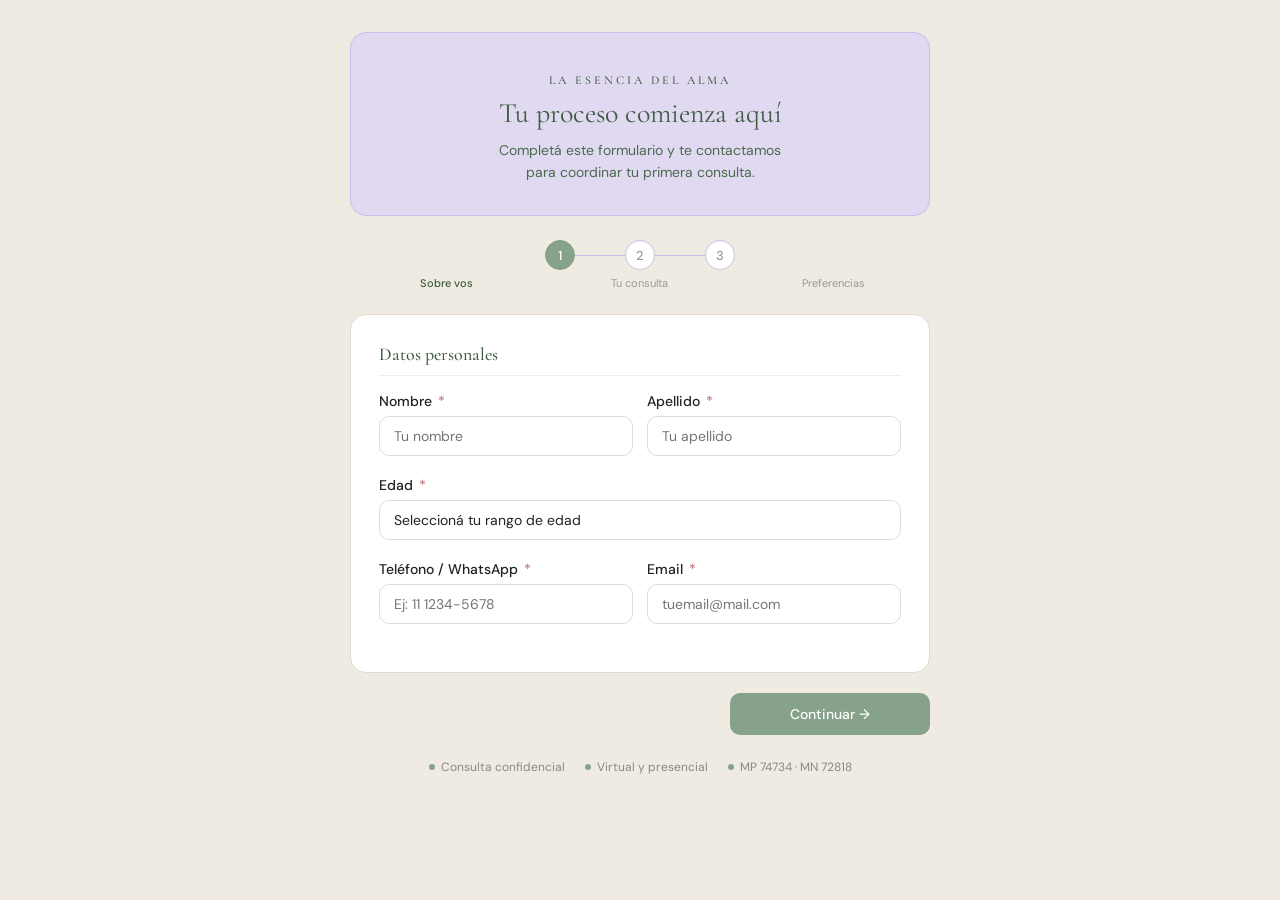
==== formulario.html @ cfedbe9c "Update formulario.html" ====
<!DOCTYPE html>
<html lang="es">
<head>
  <meta charset="UTF-8"/>
  <meta name="viewport" content="width=device-width, initial-scale=1.0"/>
  <title>La Esencia del Alma — Formulario de Consulta</title>
  <link href="https://fonts.googleapis.com/css2?family=Cormorant+Garamond:ital,wght@0,500;1,400&family=DM+Sans:wght@400;500&display=swap" rel="stylesheet"/>
  <style>
    *, *::before, *::after { box-sizing: border-box; margin: 0; padding: 0; }

    body {
      font-family: 'DM Sans', sans-serif;
      background: #EFEBE2;
      min-height: 100vh;
      display: flex;
      align-items: flex-start;
      justify-content: center;
      padding: 2rem 1rem 4rem;
    }

    .wrap {
      width: 100%;
      max-width: 580px;
    }

    /* HEADER */
    .eda-header {
      text-align: center;
      padding: 2.5rem 2rem 2rem;
      background: #E0D9F1;
      border-radius: 16px;
      margin-bottom: 1.5rem;
      border: 0.5px solid #c9c0e8;
    }
    .logo-text {
      font-family: 'Cormorant Garamond', serif;
      font-size: 12px;
      letter-spacing: 3px;
      color: #3d5c40;
      text-transform: uppercase;
      font-weight: 500;
      margin-bottom: 10px;
    }
    .eda-header h1 {
      font-family: 'Cormorant Garamond', serif;
      font-size: 28px;
      font-weight: 400;
      color: #3d5c40;
      margin-bottom: 8px;
      line-height: 1.2;
    }
    .eda-header p {
      font-size: 14px;
      color: #4a6b4d;
      line-height: 1.6;
    }

    /* STEPS */
    .step-row {
      display: flex;
      align-items: center;
      justify-content: center;
      margin-bottom: 6px;
    }
    .step-dot {
      width: 30px; height: 30px;
      border-radius: 50%;
      display: flex; align-items: center; justify-content: center;
      font-size: 13px; font-weight: 500;
      border: 1.5px solid #c9c0e8;
      background: #fff; color: #999;
      transition: all 0.3s;
    }
    .step-dot.active { background: #87A28A; border-color: #87A28A; color: #fff; }
    .step-dot.done { background: #E0D9F1; border-color: #c9c0e8; color: #3d5c40; }
    .step-line { width: 50px; height: 1.5px; background: #c9c0e8; }
    .step-labels {
      display: flex; justify-content: space-around;
      margin-bottom: 1.5rem;
    }
    .step-labels span { font-size: 11px; color: #999; text-align: center; width: 90px; }
    .step-labels span.albl { color: #3d5c40; font-weight: 500; }

    /* CARDS */
    .card {
      background: #fff;
      border: 0.5px solid #e0dbd0;
      border-radius: 16px;
      padding: 1.75rem;
      margin-bottom: 1rem;
    }
    .card h3 {
      font-family: 'Cormorant Garamond', serif;
      font-size: 18px;
      font-weight: 500;
      color: #3d5c40;
      margin-bottom: 1rem;
      padding-bottom: 10px;
      border-bottom: 0.5px solid #eee;
    }

    /* FIELDS */
    .field { margin-bottom: 1.25rem; }
    .field:last-child { margin-bottom: 0; }
    .field label { display: block; font-size: 14px; color: #222; margin-bottom: 6px; font-weight: 500; }
    .field .sublabel { font-size: 12px; color: #888; margin-top: -2px; margin-bottom: 8px; line-height: 1.4; }
    .field label .req { color: #c0777b; margin-left: 2px; }
    .field input, .field select, .field textarea {
      width: 100%; font-size: 14px;
      border: 1px solid #ddd; border-radius: 10px;
      padding: 10px 14px;
      background: #fff; color: #222;
      font-family: 'DM Sans', sans-serif;
      transition: border-color 0.2s;
      appearance: none;
    }
    .field input:focus, .field select:focus, .field textarea:focus {
      outline: none; border-color: #87A28A;
      box-shadow: 0 0 0 3px rgba(135,162,138,0.12);
    }
    .field textarea { resize: vertical; min-height: 80px; line-height: 1.5; }
    .two-col { display: grid; grid-template-columns: 1fr 1fr; gap: 14px; }

    /* CHIPS */
    .chips { display: flex; flex-wrap: wrap; gap: 8px; }
    .chip {
      padding: 7px 16px; border-radius: 22px;
      border: 1px solid #d4cee8;
      background: #fff; font-size: 13px; color: #444;
      cursor: pointer; transition: all 0.18s;
      user-select: none; font-family: 'DM Sans', sans-serif;
    }
    .chip:hover { border-color: #87A28A; color: #3d5c40; background: #f2f6f2; }
    .chip.sel { background: #E0D9F1; border-color: #b0a5dc; color: #3d5c40; font-weight: 500; }

    /* AREA CARDS */
    .area-card {
      border: 1px solid #e0dbd0; border-radius: 12px;
      padding: 14px 16px; cursor: pointer;
      transition: all 0.2s; background: #fff;
      margin-bottom: 8px;
      display: flex; align-items: flex-start; gap: 12px;
    }
    .area-card:hover { border-color: #87A28A; background: #f7faf7; }
    .area-card.sel { border-color: #87A28A; background: #eef4ef; }
    .area-icon {
      width: 38px; height: 38px; border-radius: 50%;
      display: flex; align-items: center; justify-content: center;
      font-size: 18px; flex-shrink: 0; background: #E0D9F1;
      transition: background 0.2s;
    }
    .area-card.sel .area-icon { background: #87A28A; }
    .area-info { flex: 1; }
    .area-title { font-size: 14px; font-weight: 500; color: #222; margin-bottom: 3px; }
    .area-sub { font-size: 12px; color: #777; line-height: 1.4; }
    .area-check {
      width: 20px; height: 20px; border-radius: 50%;
      border: 1.5px solid #ccc; flex-shrink: 0; margin-top: 2px;
      transition: all 0.2s; display: flex; align-items: center; justify-content: center;
    }
    .area-card.sel .area-check { background: #87A28A; border-color: #87A28A; }
    .check-inner { width: 9px; height: 9px; border-radius: 50%; background: #fff; display: none; }
    .area-card.sel .check-inner { display: block; }

    /* FOLLOWUP */
    .followup-wrap { margin-top: 1.5rem; padding-top: 1.25rem; border-top: 0.5px solid #eee; }
    .followup-wrap > p { font-size: 13px; font-weight: 500; color: #3d5c40; margin-bottom: 12px; }
    .followup-block {
      background: #f7faf7; border: 0.5px solid #c5d9c6;
      border-radius: 12px; padding: 1.1rem 1.1rem; margin-bottom: 10px;
    }
    .followup-block .area-tag {
      display: inline-block; font-size: 11px; font-weight: 500;
      color: #3d5c40; background: #E0D9F1; border-radius: 12px;
      padding: 3px 12px; margin-bottom: 14px; letter-spacing: 0.5px;
    }
    .fq-item { margin-bottom: 16px; }
    .fq-item:last-child { margin-bottom: 0; }
    .fq-item .fq-label {
      font-size: 14px; font-weight: 500; color: #222;
      margin-bottom: 8px; line-height: 1.4; display: block;
    }

    /* NAV */
    .nav { display: flex; justify-content: space-between; align-items: center; margin-top: 1.25rem; }
    .btn-back {
      font-size: 14px; color: #888; background: none;
      border: none; cursor: pointer; padding: 8px 0;
      font-family: 'DM Sans', sans-serif;
    }
    .btn-back:hover { color: #222; }
    .btn-next {
      flex: 1; max-width: 200px; padding: 12px 24px;
      border-radius: 10px; border: none;
      background: #87A28A; color: #fff;
      font-size: 14px; font-weight: 500; cursor: pointer;
      font-family: 'DM Sans', sans-serif;
      transition: background 0.2s;
    }
    .btn-next:hover { background: #5a7a5d; }

    /* TRUST */
    .trust { display: flex; gap: 20px; justify-content: center; flex-wrap: wrap; margin-top: 1.5rem; }
    .tbadge { font-size: 12px; color: #888; display: flex; align-items: center; gap: 6px; }
    .tdot { width: 6px; height: 6px; border-radius: 50%; background: #87A28A; flex-shrink: 0; }

    /* SUCCESS */
    .success-wrap {
      text-align: center; padding: 3.5rem 2rem;
      background: #fff; border: 0.5px solid #e0dbd0; border-radius: 16px;
    }
    .success-circle {
      width: 68px; height: 68px; border-radius: 50%;
      background: #E0D9F1; margin: 0 auto 1.5rem;
      display: flex; align-items: center; justify-content: center;
    }
    .success-wrap h2 {
      font-family: 'Cormorant Garamond', serif;
      font-size: 26px; font-weight: 400; color: #3d5c40; margin-bottom: 10px;
    }
    .success-wrap p { font-size: 14px; color: #666; line-height: 1.7; }

    .hidden { display: none !important; }

    @media (max-width: 480px) {
      .two-col { grid-template-columns: 1fr; }
      body { padding: 1rem 0.75rem 3rem; }
    }
  </style>
</head>
<body>
<div class="wrap">

  <div class="eda-header">
    <div class="logo-text">La Esencia del Alma</div>
    <h1>Tu proceso comienza aquí</h1>
    <p>Completá este formulario y te contactamos<br>para coordinar tu primera consulta.</p>
  </div>

  <div class="step-row" id="stepRow">
    <div class="step-dot active" id="sd1">1</div>
    <div class="step-line"></div>
    <div class="step-dot" id="sd2">2</div>
    <div class="step-line"></div>
    <div class="step-dot" id="sd3">3</div>
  </div>
  <div class="step-labels" id="stepLabels">
    <span class="albl" id="sl1">Sobre vos</span>
    <span id="sl2">Tu consulta</span>
    <span id="sl3">Preferencias</span>
  </div>

  <!-- PASO 1 -->
  <div id="step1">
    <div class="card">
      <h3>Datos personales</h3>
      <div class="two-col">
        <div class="field"><label>Nombre <span class="req">*</span></label><input type="text" placeholder="Tu nombre"/></div>
        <div class="field"><label>Apellido <span class="req">*</span></label><input type="text" placeholder="Tu apellido"/></div>
      </div>
      <div class="field">
        <label>Edad <span class="req">*</span></label>
        <select>
          <option value="">Seleccioná tu rango de edad</option>
          <option>Menor de 12 años (consulta a cargo de un adulto)</option>
          <option>12 - 17 años (adolescente)</option>
          <option>18 - 25 años</option>
          <option>26 - 35 años</option>
          <option>36 - 50 años</option>
          <option>Más de 50 años</option>
        </select>
      </div>
      <div class="two-col">
        <div class="field"><label>Teléfono / WhatsApp <span class="req">*</span></label><input type="tel" placeholder="Ej: 11 1234-5678"/></div>
        <div class="field"><label>Email <span class="req">*</span></label><input type="email" placeholder="tuemail@mail.com"/></div>
      </div>
    </div>
    <div class="nav"><div></div><button class="btn-next" onclick="goTo(2)">Continuar →</button></div>
  </div>

  <!-- PASO 2 -->
  <div id="step2" class="hidden">
    <div class="card">
      <h3>¿En qué sentís que necesitás ayuda?</h3>
      <p style="font-size:13px;color:#777;margin:0 0 1rem;line-height:1.5;">Podés elegir una o varias áreas. A partir de tu selección te haremos algunas preguntas para conocerte mejor.</p>

      <div id="areasList">
        <div class="area-card" onclick="toggleArea(this,'emocional')">
          <div class="area-icon">🌀</div>
          <div class="area-info"><div class="area-title">Bienestar emocional</div><div class="area-sub">Ansiedad, tristeza, miedos, bloqueos, emociones difíciles de manejar</div></div>
          <div class="area-check"><div class="check-inner"></div></div>
        </div>
        <div class="area-card" onclick="toggleArea(this,'laboral')">
          <div class="area-icon">💼</div>
          <div class="area-info"><div class="area-title">Área laboral / académica</div><div class="area-sub">Estrés en el trabajo o estudio, rendimiento, motivación, burnout</div></div>
          <div class="area-check"><div class="check-inner"></div></div>
        </div>
        <div class="area-card" onclick="toggleArea(this,'vinculos')">
          <div class="area-icon">🤝</div>
          <div class="area-info"><div class="area-title">Vínculos / relaciones sociales</div><div class="area-sub">Pareja, familia, amistades, límites, conflictos relacionales</div></div>
          <div class="area-check"><div class="check-inner"></div></div>
        </div>
        <div class="area-card" onclick="toggleArea(this,'bienestar')">
          <div class="area-icon">🌿</div>
          <div class="area-info"><div class="area-title">Bienestar físico / desarrollo personal</div><div class="area-sub">Hábitos, cuerpo, autoestima, crecimiento personal, mente y cuerpo</div></div>
          <div class="area-check"><div class="check-inner"></div></div>
        </div>
        <div class="area-card" onclick="toggleArea(this,'vocacional')">
          <div class="area-icon">🧭</div>
          <div class="area-info"><div class="area-title">Orientación vocacional / proyectos de vida</div><div class="area-sub">Decisiones de carrera, propósito, qué estudiar, hacia dónde ir</div></div>
          <div class="area-check"><div class="check-inner"></div></div>
        </div>
        <div class="area-card" onclick="toggleArea(this,'crisis')">
          <div class="area-icon">🌊</div>
          <div class="area-info"><div class="area-title">Momentos de crisis o cambios vitales</div><div class="area-sub">Duelo, separación, cambio de trabajo, maternidad/paternidad, transiciones</div></div>
          <div class="area-check"><div class="check-inner"></div></div>
        </div>
      </div>

      <div class="field" style="margin-top:1.25rem;">
        <label>¿Querés agregar algo más? (opcional)</label>
        <div class="sublabel">Podés escribir con tus propias palabras qué estás viviendo. Todo lo que compartás es confidencial.</div>
        <textarea placeholder="Escribí acá..."></textarea>
      </div>

      <div id="followupWrap" class="followup-wrap hidden">
        <p>Un poco más sobre lo que elegiste:</p>
        <div id="followupBlocks"></div>
      </div>
    </div>
    <div class="nav">
      <button class="btn-back" onclick="goTo(1)">← Atrás</button>
      <button class="btn-next" onclick="goTo(3)">Continuar →</button>
    </div>
  </div>

  <!-- PASO 3 -->
  <div id="step3" class="hidden">
    <div class="card">
      <h3>Preferencias de atención</h3>

      <div class="field">
        <label>¿Qué plan te interesa? <span class="req">*</span></label>
        <div class="sublabel">Podés cambiarlo más adelante si no estás seguro/a todavía.</div>
        <div class="chips">
          <div class="chip" onclick="single(this,'plan')" data-plan="sesion">Por sesión</div>
          <div class="chip" onclick="single(this,'plan')" data-plan="mensual">Plan mensual</div>
          <div class="chip" onclick="single(this,'plan')" data-plan="osmecon">OSMECON</div>
        </div>
      </div>

      <div class="field">
        <label>¿Cómo preferís que sea la consulta? <span class="req">*</span></label>
        <div class="sublabel">Elegí la modalidad que más se adapta a vos.</div>
        <div class="chips">
          <div class="chip" onclick="single(this,'mod')">Virtual (videollamada)</div>
          <div class="chip" onclick="single(this,'mod')">Presencial (Adrogué)</div>
          <div class="chip" onclick="single(this,'mod')">Me es indistinto</div>
        </div>
      </div>
      <div class="field">
        <label>¿En qué horario preferís que te contactemos?</label>
        <div class="sublabel">Podés elegir más de uno.</div>
        <div class="chips">
          <div class="chip" onclick="this.classList.toggle('sel')">Mañana (8 a 12h)</div>
          <div class="chip" onclick="this.classList.toggle('sel')">Mediodía (12 a 15h)</div>
          <div class="chip" onclick="this.classList.toggle('sel')">Tarde (15 a 19h)</div>
          <div class="chip" onclick="this.classList.toggle('sel')">Noche (19 a 21h)</div>
        </div>
      </div>
      <div class="field">
        <label>¿Por qué medio preferís que te contactemos? <span class="req">*</span></label>
        <div class="sublabel">Elegí el canal que uses más.</div>
        <div class="chips">
          <div class="chip" onclick="single(this,'ctc')">WhatsApp</div>
          <div class="chip" onclick="single(this,'ctc')">Email</div>
          <div class="chip" onclick="single(this,'ctc')">Cualquiera está bien</div>
        </div>
      </div>
      <div class="field">
        <label>¿Cómo nos conociste?</label>
        <div class="sublabel">Nos ayuda a saber cómo llegan hasta acá.</div>
        <div class="chips">
          <div class="chip" onclick="single(this,'canal')">Instagram</div>
          <div class="chip" onclick="single(this,'canal')">TikTok</div>
          <div class="chip" onclick="single(this,'canal')">Me lo recomendaron</div>
          <div class="chip" onclick="single(this,'canal')">Google</div>
          <div class="chip" onclick="single(this,'canal')">Otro</div>
        </div>
      </div>
    </div>

    <div class="card" style="background:#f9f4ff;border-color:#c9c0e8;">
      <p style="font-size:12px;color:#666;line-height:1.6;">Al enviar este formulario aceptás que La Esencia del Alma utilice tus datos únicamente para contactarte y coordinar tu proceso. Tu información es confidencial.</p>
    </div>

    <div class="nav">
      <button class="btn-back" onclick="goTo(2)">← Atrás</button>
      <button class="btn-next" onclick="enviar()">Enviar consulta →</button>
    </div>
  </div>

  <!-- ÉXITO -->
  <div id="stepSuccess" class="hidden">
    <div class="success-wrap">
      <div class="success-circle">
        <svg viewBox="0 0 28 28" fill="none" width="30" height="30">
          <circle cx="14" cy="14" r="13" stroke="#87A28A" stroke-width="1.5"/>
          <path d="M8 14.5l4 4 8-8" stroke="#87A28A" stroke-width="1.8" stroke-linecap="round" stroke-linejoin="round"/>
        </svg>
      </div>
      <h2>¡Tu consulta fue enviada!</h2>
      <p style="margin-bottom:1rem;">Gracias por dar este paso.<br>En menos de 48hs te vamos a contactar para coordinar tu primera consulta.<br><br>Recordá que tu proceso es único y merece un acompañamiento personalizado. 🌿</p>
      <p style="font-size:13px;color:#87A28A;margin-top:1rem;">@laesenciadel.alma</p>
    </div>
  </div>

  <div class="trust" id="trustBadges">
    <div class="tbadge"><div class="tdot"></div>Consulta confidencial</div>
    <div class="tbadge"><div class="tdot"></div>Virtual y presencial</div>
    <div class="tbadge"><div class="tdot"></div>MP 74734 · MN 72818</div>
  </div>

</div>

<script>
  let currentStep = 1;
  let selectedAreas = [];

  const areaData = {
    emocional: {
      label: "Bienestar emocional",
      questions: [
        { q: "¿Con qué frecuencia estas emociones afectan tu día a día?", opts: ["Casi todo el tiempo", "Varias veces por semana", "De vez en cuando", "En situaciones puntuales"] },
        { q: "¿Cuál de estas emociones es la que más te pesa últimamente?", opts: ["Ansiedad / preocupación", "Tristeza / vacío", "Enojo / irritabilidad", "Miedo / inseguridad", "No sé cómo nombrarlo"] },
        { q: "¿Sentís que esto afecta tus relaciones o tu vida cotidiana?", opts: ["Sí, mucho", "Algo", "Poco", "No estoy seguro/a"] }
      ]
    },
    laboral: {
      label: "Área laboral / académica",
      questions: [
        { q: "¿Cómo describirías tu situación actual?", opts: ["Estoy trabajando y me siento desbordado/a", "Estoy estudiando y me cuesta sostenerlo", "Estoy en transición o sin trabajo", "Mezcla de varias situaciones"] },
        { q: "¿Qué es lo que más te genera malestar en esta área?", opts: ["El estrés y la presión", "La falta de motivación", "Conflictos con otros", "Sensación de no avanzar"] },
        { q: "¿Esto te genera síntomas físicos o emocionales fuera del trabajo/estudio?", opts: ["Sí, claramente", "A veces", "Rara vez", "No sé si está relacionado"] }
      ]
    },
    vinculos: {
      label: "Vínculos / relaciones sociales",
      questions: [
        { q: "¿En qué tipo de vínculo sentís que necesitás más apoyo?", opts: ["Pareja o ex pareja", "Familia (padres, hermanos)", "Amistades", "En general, en todos mis vínculos"] },
        { q: "¿Cómo describirías tu dificultad principal?", opts: ["Me cuesta poner límites", "Tengo conflictos frecuentes", "Me siento solo/a aunque esté rodeado/a", "Patrones que se repiten"] },
        { q: "¿Hace cuánto está presente esta dificultad?", opts: ["Hace poco (meses)", "Desde hace años", "Siempre fue así", "Se intensificó recientemente"] }
      ]
    },
    bienestar: {
      label: "Bienestar físico / desarrollo personal",
      questions: [
        { q: "¿En qué aspecto sentís que querés trabajar?", opts: ["Mi autoestima y confianza", "Hábitos saludables (sueño, alimentación)", "Conexión mente-cuerpo", "Crecimiento y autoconocimiento"] },
        { q: "¿Cómo está tu relación con tu cuerpo actualmente?", opts: ["Con tensión o malestar físico frecuente", "Lo descuido bastante", "Quiero mejorarla pero no sé cómo", "Está bien pero quiero profundizar"] },
        { q: "¿Tenés alguna práctica de bienestar actualmente?", opts: ["Sí (deporte, meditación, etc.)", "Intento pero no logro sostenerlo", "No, me cuesta arrancar", "Estoy buscando herramientas nuevas"] }
      ]
    },
    vocacional: {
      label: "Orientación vocacional / proyectos de vida",
      questions: [
        { q: "¿En qué etapa de vida estás?", opts: ["Eligiendo qué estudiar", "En medio de una carrera con dudas", "Queriendo cambiar de rumbo profesional", "Pensando en un proyecto propio"] },
        { q: "¿Qué es lo que más te genera confusión?", opts: ["No sé qué me gusta realmente", "Sé qué quiero pero me da miedo", "Hay demasiadas opciones y me paralizo", "Siento presión externa (familia, entorno)"] },
        { q: "¿Cuánto tiempo llevas con esta inquietud?", opts: ["Hace poco (meses)", "Hace más de un año", "Siempre fue una duda", "Se intensificó ante un cambio reciente"] }
      ]
    },
    crisis: {
      label: "Momentos de crisis o cambios vitales",
      questions: [
        { q: "¿Qué tipo de situación estás atravesando?", opts: ["Pérdida o duelo", "Separación o ruptura", "Cambio laboral o de vida", "Maternidad / paternidad", "Otro cambio importante"] },
        { q: "¿Cómo estás manejando esta situación emocionalmente?", opts: ["Muy mal, me supera", "Con altibajos", "Más o menos, pero necesito apoyo", "Quiero estar mejor preparado/a"] },
        { q: "¿Tenés red de apoyo (familia, amigos) en este momento?", opts: ["Sí, pero igual necesito más", "Poca, me siento bastante solo/a", "No quiero cargar a otros con esto", "No tengo a nadie cercano"] }
      ]
    }
  };

  function toggleArea(el, area) {
    el.classList.toggle('sel');
    const idx = selectedAreas.indexOf(area);
    if (idx > -1) selectedAreas.splice(idx, 1);
    else selectedAreas.push(area);
    renderFollowup();
  }

  function renderFollowup() {
    const wrap = document.getElementById('followupWrap');
    const blocks = document.getElementById('followupBlocks');
    if (selectedAreas.length === 0) { wrap.classList.add('hidden'); return; }
    wrap.classList.remove('hidden');
    blocks.innerHTML = '';
    selectedAreas.forEach(area => {
      const data = areaData[area];
      const block = document.createElement('div');
      block.className = 'followup-block';
      let html = `<div class="area-tag">${data.label}</div>`;
      data.questions.forEach((q, qi) => {
        html += `<div class="fq-item">`;
        html += `<span class="fq-label">${q.q}</span>`;
        html += `<div class="chips">`;
        q.opts.forEach(opt => {
          html += `<div class="chip" onclick="single(this,'${area}-q${qi}')">${opt}</div>`;
        });
        html += `</div></div>`;
      });
      block.innerHTML = html;
      blocks.appendChild(block);
    });
  }

  function single(el, group) {
    el.closest('.chips').querySelectorAll('.chip').forEach(c => c.classList.remove('sel'));
    el.classList.add('sel');
  }

  function goTo(step) {
    document.getElementById('step' + currentStep).classList.add('hidden');
    document.getElementById('step' + step).classList.remove('hidden');
    ['sd1','sd2','sd3'].forEach((id, i) => {
      const dot = document.getElementById(id);
      const lbl = document.getElementById('sl'+(i+1));
      dot.classList.remove('active','done');
      lbl.classList.remove('albl');
      if (i+1 < step) dot.classList.add('done');
      else if (i+1 === step) { dot.classList.add('active'); lbl.classList.add('albl'); }
    });
    currentStep = step;
    window.scrollTo({ top: 0, behavior: 'smooth' });
  }

  function enviar() {
    document.getElementById('step3').classList.add('hidden');
    document.getElementById('stepSuccess').classList.remove('hidden');
    document.getElementById('stepRow').classList.add('hidden');
    document.getElementById('stepLabels').classList.add('hidden');
    document.getElementById('trustBadges').classList.add('hidden');
    window.scrollTo({ top: 0, behavior: 'smooth' });
  }
</script>
</body>
</html>
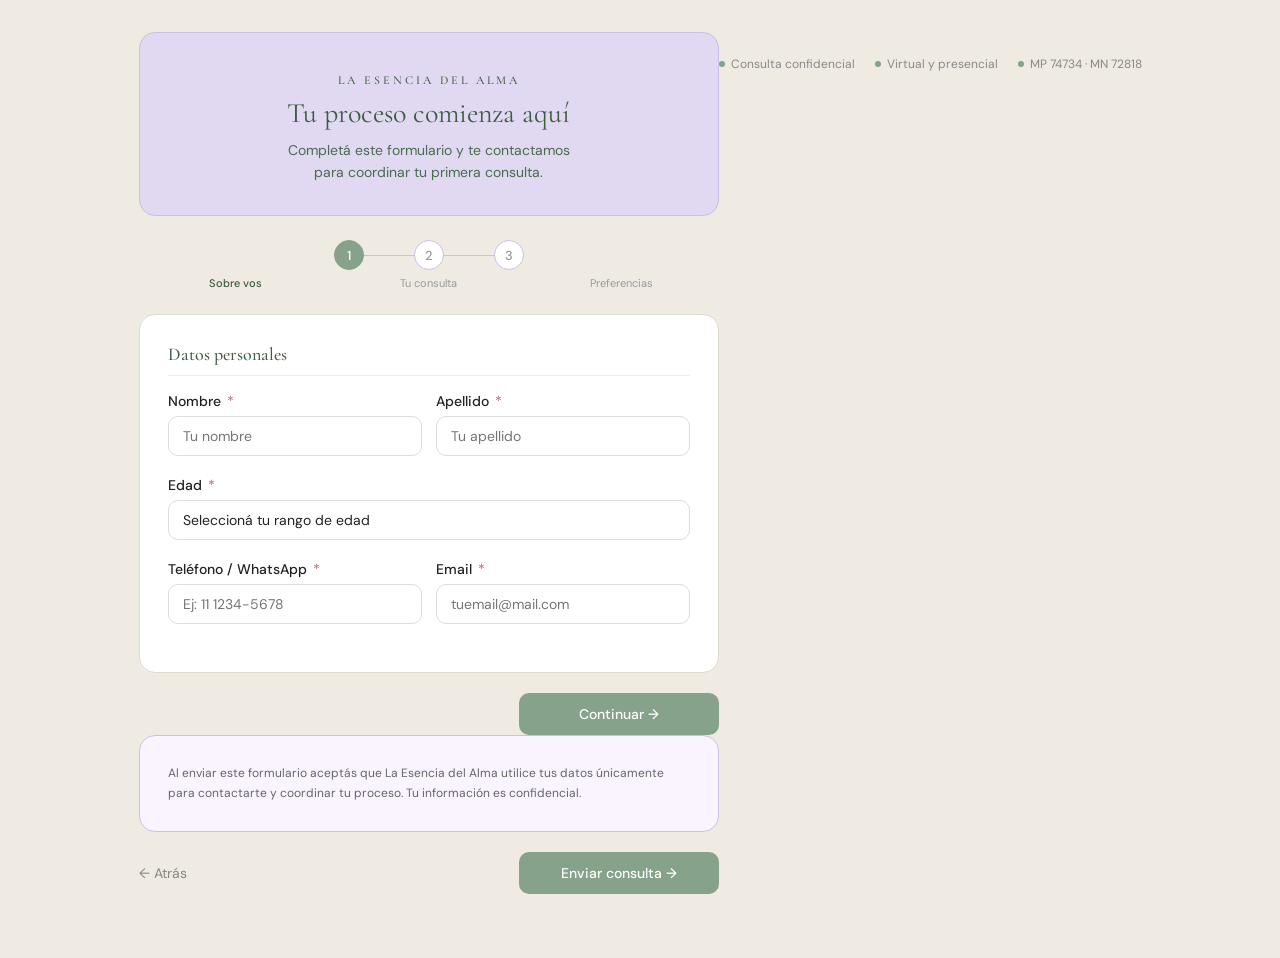
==== commit 4f0b6e33: "Update formulario.html" ====
--- a/formulario.html
+++ b/formulario.html
@@ -1,4 +1,3 @@
-
 <!DOCTYPE html>
 <html lang="es">
 <head>
@@ -221,6 +220,38 @@
     }
     .success-wrap p { font-size: 14px; color: #666; line-height: 1.7; }
 
+
+    /* ERRORES */
+    .form-alert {
+      display: none;
+      background: #fff4f4;
+      border: 1px solid #e8b8b8;
+      color: #8a3d3d;
+      border-radius: 12px;
+      padding: 12px 14px;
+      margin-bottom: 1rem;
+      font-size: 13px;
+      line-height: 1.5;
+    }
+    .form-alert.show { display: block; }
+    .field.has-error .chips,
+    .field.has-error input,
+    .field.has-error select,
+    .field.has-error textarea,
+    .area-error {
+      border-color: #c0777b !important;
+      box-shadow: 0 0 0 3px rgba(192, 119, 123, 0.12);
+      border-radius: 12px;
+    }
+    .hidden-mail-field {
+      position: absolute;
+      left: -9999px;
+      width: 1px;
+      height: 1px;
+      opacity: 0;
+      pointer-events: none;
+    }
+
     .hidden { display: none !important; }
 
     @media (max-width: 480px) {
@@ -231,6 +262,16 @@
 </head>
 <body>
 <div class="wrap">
+  <form id="consultaForm" action="https://formspree.io/f/mlgkqjpz" method="POST">
+    <input type="hidden" name="_subject" value="Nueva consulta desde La Esencia del Alma">
+    <input type="hidden" name="_replyto" id="inputReplyTo">
+    <input type="hidden" name="Áreas de consulta" id="inputAreas">
+    <textarea name="Detalle de la consulta" id="inputFollowups" class="hidden-mail-field" tabindex="-1" aria-hidden="true"></textarea>
+    <input type="hidden" name="Plan de interés" id="inputPlan">
+    <input type="hidden" name="Modalidad preferida" id="inputModalidad">
+    <input type="hidden" name="Horario preferido" id="inputHorario">
+    <input type="hidden" name="Medio de contacto preferido" id="inputContacto">
+    <input type="hidden" name="Cómo nos conoció" id="inputCanal">
 
   <div class="eda-header">
     <div class="logo-text">La Esencia del Alma</div>
@@ -253,15 +294,16 @@
 
   <!-- PASO 1 -->
   <div id="step1">
+    <div id="step1Error" class="form-alert" aria-live="polite"></div>
     <div class="card">
       <h3>Datos personales</h3>
       <div class="two-col">
-        <div class="field"><label>Nombre <span class="req">*</span></label><input type="text" placeholder="Tu nombre"/></div>
-        <div class="field"><label>Apellido <span class="req">*</span></label><input type="text" placeholder="Tu apellido"/></div>
+        <div class="field"><label>Nombre <span class="req">*</span></label><input type="text" name="Nombre" placeholder="Tu nombre" required/></div>
+        <div class="field"><label>Apellido <span class="req">*</span></label><input type="text" name="Apellido" placeholder="Tu apellido" required/></div>
       </div>
       <div class="field">
         <label>Edad <span class="req">*</span></label>
-        <select>
+        <select name="Edad" required>
           <option value="">Seleccioná tu rango de edad</option>
           <option>Menor de 12 años (consulta a cargo de un adulto)</option>
           <option>12 - 17 años (adolescente)</option>
@@ -272,15 +314,16 @@
         </select>
       </div>
       <div class="two-col">
-        <div class="field"><label>Teléfono / WhatsApp <span class="req">*</span></label><input type="tel" placeholder="Ej: 11 1234-5678"/></div>
-        <div class="field"><label>Email <span class="req">*</span></label><input type="email" placeholder="tuemail@mail.com"/></div>
+        <div class="field"><label>Teléfono / WhatsApp <span class="req">*</span></label><input type="tel" name="Teléfono / WhatsApp" placeholder="Ej: 11 1234-5678" required/></div>
+        <div class="field"><label>Email <span class="req">*</span></label><input type="email" name="Email" id="inputEmail" placeholder="tuemail@mail.com" required/></div>
       </div>
     </div>
-    <div class="nav"><div></div><button class="btn-next" onclick="goTo(2)">Continuar →</button></div>
+    <div class="nav"><div></div><button type="button" class="btn-next" onclick="validateStep1AndGo()">Continuar →</button></div>
   </div>
 
   <!-- PASO 2 -->
   <div id="step2" class="hidden">
+    <div id="step2Error" class="form-alert" aria-live="polite"></div>
     <div class="card">
       <h3>¿En qué sentís que necesitás ayuda?</h3>
       <p style="font-size:13px;color:#777;margin:0 0 1rem;line-height:1.5;">Podés elegir una o varias áreas. A partir de tu selección te haremos algunas preguntas para conocerte mejor.</p>
@@ -321,7 +364,7 @@
       <div class="field" style="margin-top:1.25rem;">
         <label>¿Querés agregar algo más? (opcional)</label>
         <div class="sublabel">Podés escribir con tus propias palabras qué estás viviendo. Todo lo que compartás es confidencial.</div>
-        <textarea placeholder="Escribí acá..."></textarea>
+        <textarea name="Mensaje adicional" placeholder="Escribí acá..."></textarea>
       </div>
 
       <div id="followupWrap" class="followup-wrap hidden">
@@ -330,13 +373,14 @@
       </div>
     </div>
     <div class="nav">
-      <button class="btn-back" onclick="goTo(1)">← Atrás</button>
-      <button class="btn-next" onclick="goTo(3)">Continuar →</button>
+      <button type="button" class="btn-back" onclick="goTo(1)">← Atrás</button>
+      <button type="button" class="btn-next" onclick="validateStep2AndGo()">Continuar →</button>
     </div>
   </div>
 
   <!-- PASO 3 -->
   <div id="step3" class="hidden">
+    <div id="step3Error" class="form-alert" aria-live="polite"></div>
     <div class="card">
       <h3>Preferencias de atención</h3>
 
@@ -350,23 +394,16 @@
         </div>
       </div>
 
-      <div class="field">
-        <label>¿Cómo preferís que sea la consulta? <span class="req">*</span></label>
-        <div class="sublabel">Elegí la modalidad que más se adapta a vos.</div>
-        <div class="chips">
-          <div class="chip" onclick="single(this,'mod')">Virtual (videollamada)</div>
-          <div class="chip" onclick="single(this,'mod')">Presencial (Adrogué)</div>
-          <div class="chip" onclick="single(this,'mod')">Me es indistinto</div>
-        </div>
+     
       </div>
       <div class="field">
         <label>¿En qué horario preferís que te contactemos?</label>
         <div class="sublabel">Podés elegir más de uno.</div>
         <div class="chips">
-          <div class="chip" onclick="this.classList.toggle('sel')">Mañana (8 a 12h)</div>
-          <div class="chip" onclick="this.classList.toggle('sel')">Mediodía (12 a 15h)</div>
-          <div class="chip" onclick="this.classList.toggle('sel')">Tarde (15 a 19h)</div>
-          <div class="chip" onclick="this.classList.toggle('sel')">Noche (19 a 21h)</div>
+          <div class="chip horario-chip" onclick="toggleHorario(this)">Mañana (8 a 12h)</div>
+          <div class="chip horario-chip" onclick="toggleHorario(this)">Mediodía (12 a 15h)</div>
+          <div class="chip horario-chip" onclick="toggleHorario(this)">Tarde (15 a 19h)</div>
+          <div class="chip horario-chip" onclick="toggleHorario(this)">Noche (19 a 21h)</div>
         </div>
       </div>
       <div class="field">
@@ -396,8 +433,8 @@
     </div>
 
     <div class="nav">
-      <button class="btn-back" onclick="goTo(2)">← Atrás</button>
-      <button class="btn-next" onclick="enviar()">Enviar consulta →</button>
+      <button type="button" class="btn-back" onclick="goTo(2)">← Atrás</button>
+      <button class="btn-next" type="submit">Enviar consulta →</button>
     </div>
   </div>
 
@@ -422,6 +459,7 @@
     <div class="tbadge"><div class="tdot"></div>MP 74734 · MN 72818</div>
   </div>
 
+  </form>
 </div>
 
 <script>
@@ -482,9 +520,16 @@
   function toggleArea(el, area) {
     el.classList.toggle('sel');
     const idx = selectedAreas.indexOf(area);
+
     if (idx > -1) selectedAreas.splice(idx, 1);
     else selectedAreas.push(area);
+
+    document.getElementById('inputAreas').value = selectedAreas
+      .map(area => areaData[area].label)
+      .join(', ');
+
     renderFollowup();
+    updateFollowups();
   }
 
   function renderFollowup() {
@@ -515,6 +560,262 @@
   function single(el, group) {
     el.closest('.chips').querySelectorAll('.chip').forEach(c => c.classList.remove('sel'));
     el.classList.add('sel');
+
+    if (group === 'plan') {
+      document.getElementById('inputPlan').value = el.textContent.trim();
+    }
+
+    if (group === 'mod') {
+      document.getElementById('inputModalidad').value = el.textContent.trim();
+    }
+
+    if (group === 'ctc') {
+      document.getElementById('inputContacto').value = el.textContent.trim();
+    }
+
+    if (group === 'canal') {
+      document.getElementById('inputCanal').value = el.textContent.trim();
+    }
+
+    updateFollowups();
+  }
+
+  function toggleHorario(el) {
+    el.classList.toggle('sel');
+
+    const horarios = Array.from(document.querySelectorAll('.horario-chip.sel'))
+      .map(chip => chip.textContent.trim())
+      .join(', ');
+
+    document.getElementById('inputHorario').value = horarios;
+  }
+
+  function updateFollowups() {
+    const titulosCortos = {
+      emocional: ['Frecuencia', 'Emoción principal', 'Impacto cotidiano'],
+      laboral: ['Situación actual', 'Principal malestar', 'Síntomas fuera del trabajo/estudio'],
+      vinculos: ['Tipo de vínculo', 'Dificultad principal', 'Tiempo presente'],
+      bienestar: ['Aspecto a trabajar', 'Relación con el cuerpo', 'Prácticas actuales'],
+      vocacional: ['Etapa actual', 'Principal confusión', 'Tiempo con esta inquietud'],
+      crisis: ['Situación actual', 'Manejo emocional', 'Red de apoyo']
+    };
+
+    const bloques = [];
+
+    selectedAreas.forEach(area => {
+      const data = areaData[area];
+      const lineas = [];
+
+      data.questions.forEach((question, index) => {
+        const selected = document.querySelector(`.chip.sel[onclick*="${area}-q${index}"]`);
+
+        if (selected) {
+          const titulo = titulosCortos[area]?.[index] || question.q;
+          lineas.push(`- ${titulo}: ${selected.textContent.trim()}`);
+        }
+      });
+
+      if (lineas.length > 0) {
+        bloques.push(`${data.label}:
+${lineas.join('\n')}`);
+      }
+    });
+
+    document.getElementById('inputFollowups').value = bloques.join('\n\n');
+  }
+
+  function clearErrors() {
+    document.querySelectorAll('.form-alert').forEach(alertBox => {
+      alertBox.classList.remove('show');
+      alertBox.textContent = '';
+    });
+
+    document.querySelectorAll('.field.has-error').forEach(field => field.classList.remove('has-error'));
+    document.getElementById('areasList')?.classList.remove('area-error');
+  }
+
+  function showError(step, message, target = null) {
+    goTo(step);
+
+    setTimeout(() => {
+      const alertBox = document.getElementById(`step${step}Error`);
+      if (alertBox) {
+        alertBox.textContent = message;
+        alertBox.classList.add('show');
+      }
+
+      if (target) {
+        target.classList.add('has-error');
+        target.scrollIntoView({ behavior: 'smooth', block: 'center' });
+      } else if (alertBox) {
+        alertBox.scrollIntoView({ behavior: 'smooth', block: 'center' });
+      }
+    }, 80);
+  }
+
+  function getFieldLabel(field) {
+    const wrapper = field.closest('.field');
+    const label = wrapper?.querySelector('label')?.textContent.replace('*', '').trim();
+    return label || 'este campo';
+  }
+
+  function validateStep1() {
+    clearErrors();
+
+    const requiredFields = document.querySelectorAll('#step1 input[required], #step1 select[required], #step1 textarea[required]');
+
+    for (const field of requiredFields) {
+      if (!field.checkValidity()) {
+        const fieldName = getFieldLabel(field);
+        const wrapper = field.closest('.field');
+
+        showError(1, `Te falta completar: ${fieldName}.`, wrapper);
+
+        setTimeout(() => {
+          field.focus();
+          field.reportValidity();
+        }, 160);
+
+        return false;
+      }
+    }
+
+    return true;
+  }
+
+  function validateStep2() {
+    clearErrors();
+
+    if (selectedAreas.length === 0) {
+      document.getElementById('areasList')?.classList.add('area-error');
+      showError(2, 'Te falta seleccionar al menos un área de consulta.');
+      return false;
+    }
+
+    for (const area of selectedAreas) {
+      const data = areaData[area];
+
+      for (let i = 0; i < data.questions.length; i++) {
+        const selected = document.querySelector(`.chip.sel[onclick*="${area}-q${i}"]`);
+
+        if (!selected) {
+          const block = Array.from(document.querySelectorAll('.followup-block'))
+            .find(block => block.querySelector('.area-tag')?.textContent.trim() === data.label);
+
+          showError(2, `Te falta responder una pregunta en: ${data.label}.`, block || null);
+          return false;
+        }
+      }
+    }
+
+    updateFollowups();
+    return true;
+  }
+
+  function validateStep3() {
+    clearErrors();
+
+    const plan = document.getElementById('inputPlan').value.trim();
+    const modalidad = document.getElementById('inputModalidad').value.trim();
+    const contacto = document.getElementById('inputContacto').value.trim();
+
+    if (!plan) {
+      const field = document.querySelector('#step3 .field:nth-of-type(1)');
+      showError(3, 'Te falta seleccionar qué plan te interesa.', field);
+      return false;
+    }
+
+    if (!modalidad) {
+      const field = document.querySelector('#step3 .field:nth-of-type(2)');
+      showError(3, 'Te falta seleccionar la modalidad de consulta.', field);
+      return false;
+    }
+
+    if (!contacto) {
+      const field = document.querySelector('#step3 .field:nth-of-type(4)');
+      showError(3, 'Te falta seleccionar el medio de contacto preferido.', field);
+      return false;
+    }
+
+    return true;
+  }
+
+  function validateStep1AndGo() {
+    if (validateStep1()) {
+      clearErrors();
+      goTo(2);
+    }
+  }
+
+  function validateStep2AndGo() {
+    if (validateStep2()) {
+      clearErrors();
+      goTo(3);
+    }
+  }
+
+  function validateAll() {
+    return validateStep1() && validateStep2() && validateStep3();
+  }
+
+  function buildFormData() {
+    updateFollowups();
+
+    const formData = new FormData();
+
+    const nombre = document.querySelector('input[name="Nombre"]').value.trim();
+    const apellido = document.querySelector('input[name="Apellido"]').value.trim();
+    const edad = document.querySelector('select[name="Edad"]').value.trim();
+    const telefono = document.querySelector('input[name="Teléfono / WhatsApp"]').value.trim();
+    const emailPaciente = document.getElementById('inputEmail').value.trim();
+
+    const areas = document.getElementById('inputAreas').value.trim();
+    const detalle = document.getElementById('inputFollowups').value.trim();
+    const mensaje = document.querySelector('textarea[name="Mensaje adicional"]').value.trim();
+
+    const plan = document.getElementById('inputPlan').value.trim();
+    const modalidad = document.getElementById('inputModalidad').value.trim();
+    const contacto = document.getElementById('inputContacto').value.trim();
+    const horario = document.getElementById('inputHorario').value.trim();
+    const canal = document.getElementById('inputCanal').value.trim();
+
+    const resumen = [
+      '🌿 NUEVA CONSULTA — LA ESENCIA DEL ALMA',
+      '',
+      'DATOS PERSONALES',
+      `Nombre completo: ${nombre} ${apellido}`,
+      `Edad: ${edad}`,
+      `Teléfono / WhatsApp: ${telefono}`,
+      `Email: ${emailPaciente}`,
+      '',
+      'CONSULTA',
+      `Áreas seleccionadas: ${areas}`,
+      '',
+      detalle || 'Detalle de la consulta: No informado.',
+      '',
+      mensaje ? `Mensaje adicional:\n${mensaje}` : 'Mensaje adicional: No informado.',
+      '',
+      'PREFERENCIAS DE ATENCIÓN',
+      `Plan de interés: ${plan}`,
+      `Modalidad preferida: ${modalidad}`,
+      `Medio de contacto preferido: ${contacto}`,
+      `Horario preferido: ${horario || 'No informado'}`,
+      `Cómo nos conoció: ${canal || 'No informado'}`,
+      '',
+      '—',
+      'Este mensaje fue enviado automáticamente desde el formulario web.'
+    ].join('\n');
+
+    formData.append('_subject', `Nueva consulta desde La Esencia del Alma - ${nombre} ${apellido}`);
+    formData.append('_replyto', emailPaciente);
+
+    /*
+      Enviamos un solo campo principal para que el email de Formspree llegue limpio.
+      Si mandamos 15 campos separados, Formspree los muestra como una lista larga y queda menos legible.
+    */
+    formData.append('Consulta recibida', resumen);
+
+    return formData;
   }
 
   function goTo(step) {
@@ -532,7 +833,7 @@
     window.scrollTo({ top: 0, behavior: 'smooth' });
   }
 
-  function enviar() {
+  function mostrarExito() {
     document.getElementById('step3').classList.add('hidden');
     document.getElementById('stepSuccess').classList.remove('hidden');
     document.getElementById('stepRow').classList.add('hidden');
@@ -540,6 +841,42 @@
     document.getElementById('trustBadges').classList.add('hidden');
     window.scrollTo({ top: 0, behavior: 'smooth' });
   }
+
+  document.getElementById('consultaForm').addEventListener('submit', async function(e) {
+    e.preventDefault();
+
+    const form = e.target;
+
+    if (!validateAll()) return;
+
+    const submitButton = form.querySelector('button[type="submit"]');
+    const originalText = submitButton.textContent;
+    submitButton.disabled = true;
+    submitButton.textContent = 'Enviando...';
+
+    try {
+      const response = await fetch(form.action, {
+        method: form.method,
+        body: buildFormData(),
+        headers: {
+          'Accept': 'application/json'
+        }
+      });
+
+      if (response.ok) {
+        mostrarExito();
+        form.reset();
+        selectedAreas = [];
+      } else {
+        alert('Hubo un problema al enviar el formulario. Probá nuevamente.');
+      }
+    } catch (error) {
+      alert('No se pudo enviar el formulario. Revisá tu conexión e intentá otra vez.');
+    } finally {
+      submitButton.disabled = false;
+      submitButton.textContent = originalText;
+    }
+  });
 </script>
 </body>
 </html>
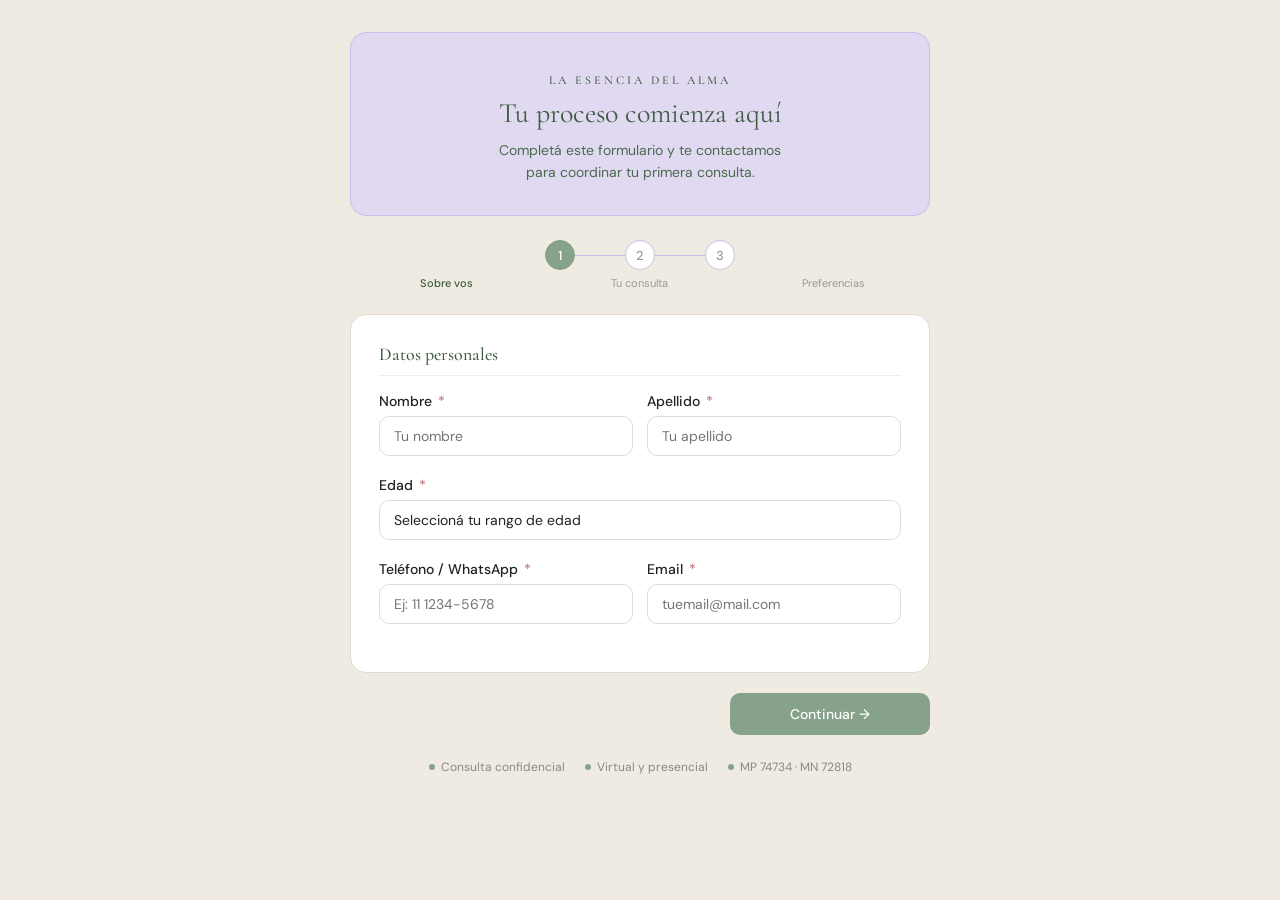
==== commit 412537ef: "Update formulario.html" ====
--- a/formulario.html
+++ b/formulario.html
@@ -268,7 +268,7 @@
     <input type="hidden" name="Áreas de consulta" id="inputAreas">
     <textarea name="Detalle de la consulta" id="inputFollowups" class="hidden-mail-field" tabindex="-1" aria-hidden="true"></textarea>
     <input type="hidden" name="Plan de interés" id="inputPlan">
-    <input type="hidden" name="Modalidad preferida" id="inputModalidad">
+    <input type="hidden" name="Modalidad preferida" id="inputModalidad" value="Virtual (videollamada)">
     <input type="hidden" name="Horario preferido" id="inputHorario">
     <input type="hidden" name="Medio de contacto preferido" id="inputContacto">
     <input type="hidden" name="Cómo nos conoció" id="inputCanal">
@@ -383,6 +383,7 @@
     <div id="step3Error" class="form-alert" aria-live="polite"></div>
     <div class="card">
       <h3>Preferencias de atención</h3>
+      <p style="font-size:13px;color:#777;margin:0 0 1rem;line-height:1.5;">Las consultas se realizan en modalidad virtual.</p>
 
       <div class="field">
         <label>¿Qué plan te interesa? <span class="req">*</span></label>
@@ -394,8 +395,6 @@
         </div>
       </div>
 
-     
-      </div>
       <div class="field">
         <label>¿En qué horario preferís que te contactemos?</label>
         <div class="sublabel">Podés elegir más de uno.</div>
@@ -565,10 +564,6 @@
       document.getElementById('inputPlan').value = el.textContent.trim();
     }
 
-    if (group === 'mod') {
-      document.getElementById('inputModalidad').value = el.textContent.trim();
-    }
-
     if (group === 'ctc') {
       document.getElementById('inputContacto').value = el.textContent.trim();
     }
@@ -716,7 +711,6 @@
     clearErrors();
 
     const plan = document.getElementById('inputPlan').value.trim();
-    const modalidad = document.getElementById('inputModalidad').value.trim();
     const contacto = document.getElementById('inputContacto').value.trim();
 
     if (!plan) {
@@ -725,14 +719,8 @@
       return false;
     }
 
-    if (!modalidad) {
-      const field = document.querySelector('#step3 .field:nth-of-type(2)');
-      showError(3, 'Te falta seleccionar la modalidad de consulta.', field);
-      return false;
-    }
-
     if (!contacto) {
-      const field = document.querySelector('#step3 .field:nth-of-type(4)');
+      const field = document.querySelector('#step3 .field:nth-of-type(3)');
       showError(3, 'Te falta seleccionar el medio de contacto preferido.', field);
       return false;
     }
@@ -774,7 +762,7 @@
     const mensaje = document.querySelector('textarea[name="Mensaje adicional"]').value.trim();
 
     const plan = document.getElementById('inputPlan').value.trim();
-    const modalidad = document.getElementById('inputModalidad').value.trim();
+    const modalidad = document.getElementById('inputModalidad').value.trim() || 'Virtual (videollamada)';
     const contacto = document.getElementById('inputContacto').value.trim();
     const horario = document.getElementById('inputHorario').value.trim();
     const canal = document.getElementById('inputCanal').value.trim();
